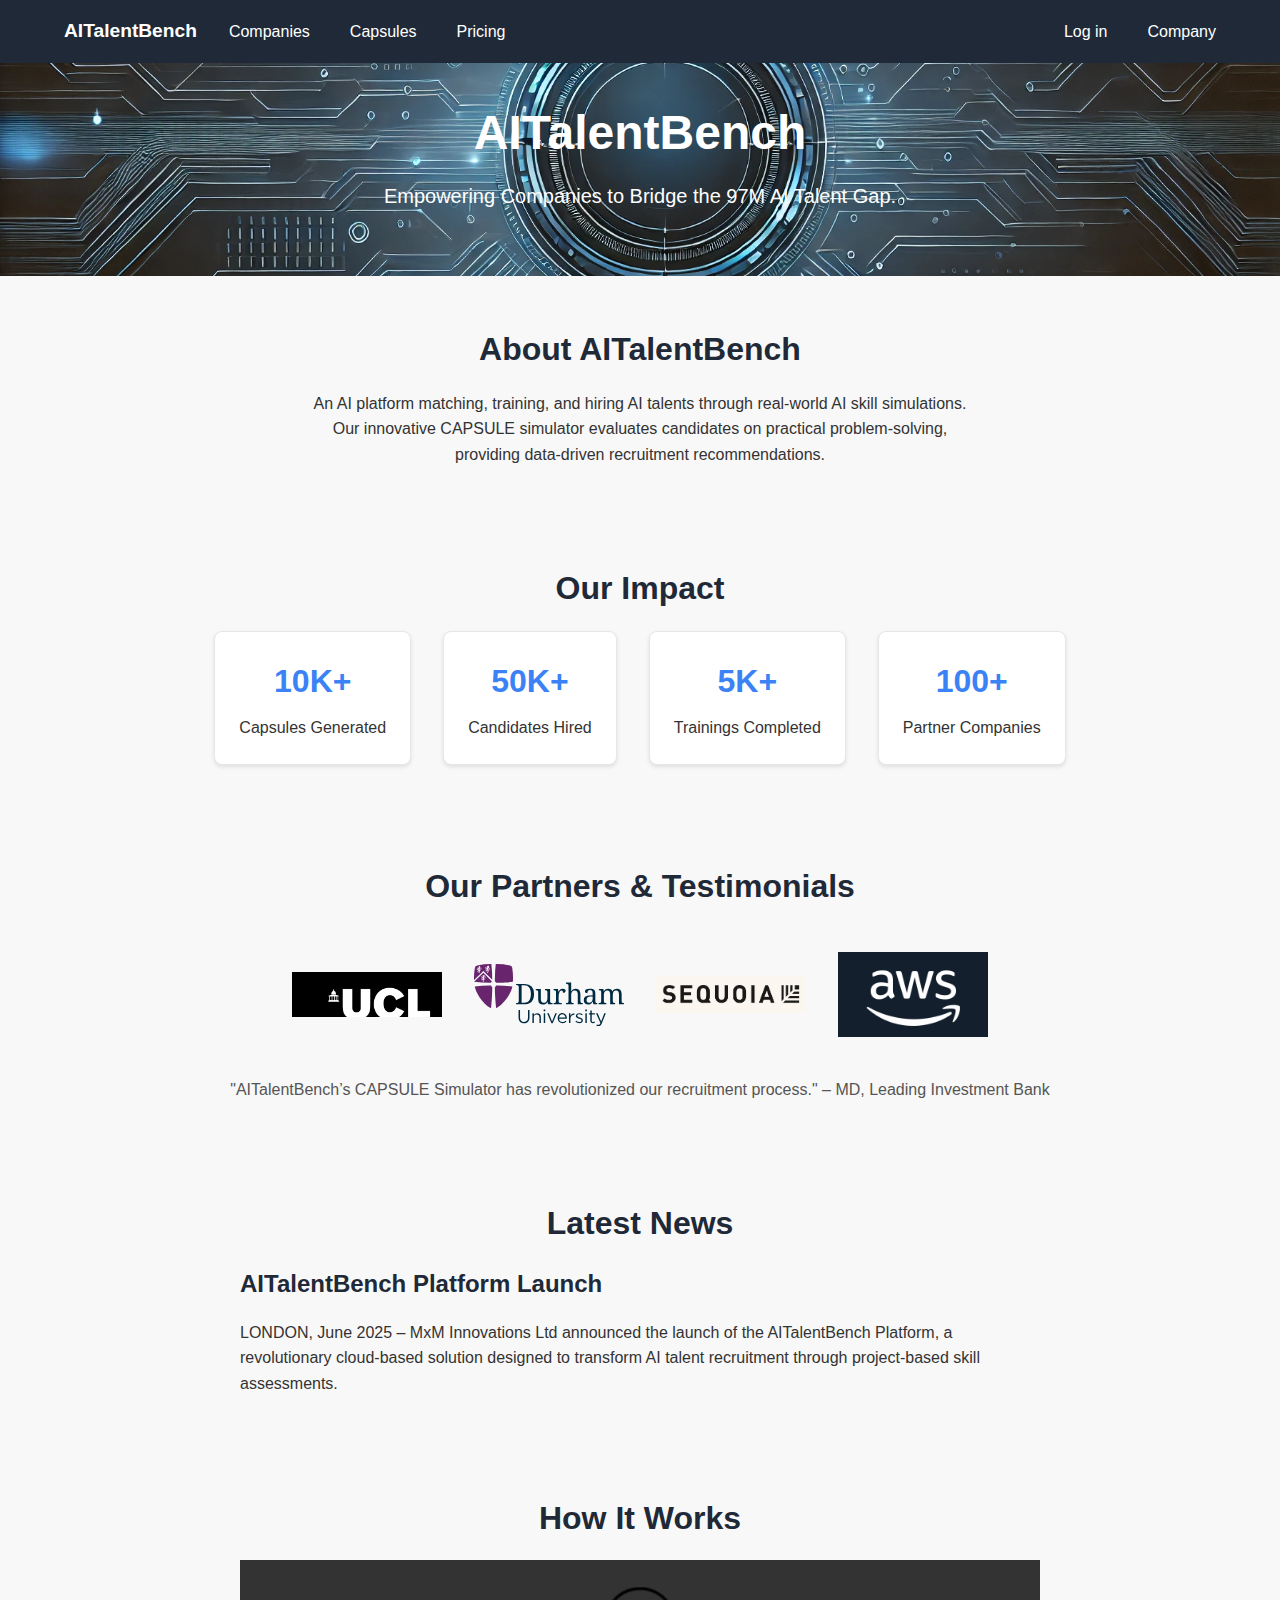
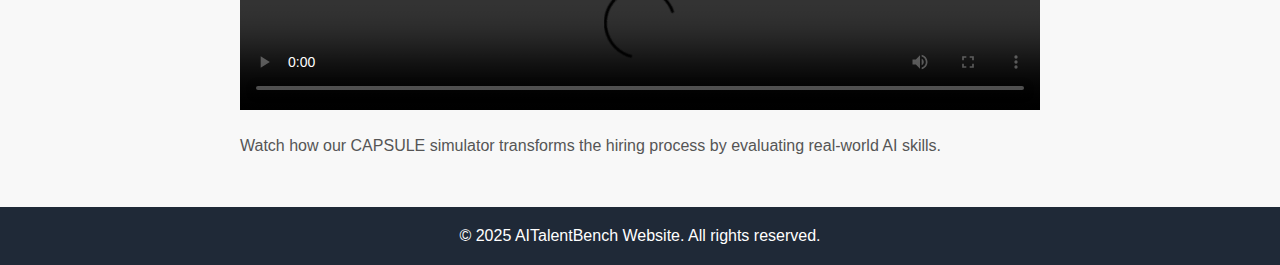
==== index.html @ a691e20f "Reinitialize repository after accidental deletion" ====
<!DOCTYPE html>
<html lang="en">
<head>
  <meta charset="UTF-8" />
  <meta name="viewport" content="width=device-width, initial-scale=1.0"/>
  <title>AITalentBench - Home</title>
  <!-- 引入全局样式 -->
  <link rel="stylesheet" href="styles.css" />
  <style>
    /* Home Page 专用局部样式 */
    .hero-home {
        background: url('web_component/hero_bg.webp') center center/cover no-repeat;

    }

    .hero-home .hero-overlay {
      background: url('web_component/hero_bg.webp') center center/cover no-repeat;

      width: 100%;
      padding: 2rem;
      text-align: center;
    }
    .hero-home h1 {
      font-size: 3rem;
      margin-bottom: 0.5rem;
    }
    .hero-home p {
      font-size: 1.25rem;
    }
    .section {
      padding: 3rem 2rem;
      text-align: center;
    }
    .section h2 {
      font-size: 2rem;
      margin-bottom: 1rem;
      color: #1f2937;
    }
    .data-cards {
      display: flex;
      justify-content: center;
      gap: 2rem;
      flex-wrap: wrap;
    }
    .data-card {
      background: #fff;
      border: 1px solid #e5e7eb;
      border-radius: 8px;
      padding: 1.5rem;
      min-width: 150px;
      box-shadow: 0 2px 4px rgba(0,0,0,0.1);
    }
    .data-card h3 {
      font-size: 2rem;
      margin-bottom: 0.5rem;
      color: #3b82f6;
    }
    .partners {
      display: flex;
      justify-content: center;
      gap: 2rem;
      flex-wrap: wrap;
      margin: 2rem 0;
    }
    .partners img {
      max-width: 150px;
      object-fit: contain;
    }
    .press-release, .workflow-video {
      max-width: 800px;
      margin: 0 auto;
      text-align: left;
    }
    .press-release h3, .workflow-video h3 {
      font-size: 1.5rem;
      margin-bottom: 1rem;
      color: #1f2937;
    }
    .press-release p, .workflow-video p {
      font-size: 1rem;
      color: #333;
      line-height: 1.6;
    }
    .workflow-video iframe {
      width: 100%;
      height: 450px;
      border: none;
      border-radius: 8px;
    }
  </style>
</head>
<body>
  <!-- 公共导航栏（采用统一更新后的导航栏） -->
  <header class="navbar">
    <div class="navbar-container" style="display: flex; justify-content: space-between; align-items: center;">
      <div class="navbar-brand">
        <a href="index.html">AITalentBench</a>
      </div>
      <nav class="navbar-menu" style="display: flex; width: 100%; justify-content: space-between; align-items: center;">
        <!-- 左侧菜单 -->
        <ul class="navbar-left" style="display: flex; list-style: none; margin: 0; padding: 0; margin-left: 2rem;">
          <li style="margin-right: 1rem;"><a href="companies.html">Companies</a></li>
          <li style="margin-right: 1rem;"><a href="capsules_aitalent.html">Capsules</a></li>
          <li style="margin-right: 1rem;"><a href="pricing.html">Pricing</a></li>
        </ul>
        <!-- 右侧菜单 -->
        <ul class="navbar-right" style="display: flex; list-style: none; margin: 0; padding: 0;">
          <li style="margin-left: 1rem;"><a href="login.html">Log in</a></li>
          <li style="margin-left: 1rem;"><a href="company_portal.html">Company</a></li>
        </ul>
      </nav>
    </div>
  </header>
  
  <!-- Hero区域：品牌标识与口号 -->
  <section class="hero-home">
    <div class="hero-overlay">
      <h1>AITalentBench</h1>
      <p>Empowering Companies to Bridge the 97M AI Talent Gap.</p>
    </div>
  </section>
  
  <!-- 核心价值与产品介绍 -->
  <section class="section" id="introduction">
    <h2>About AITalentBench</h2>
    <p>
        An AI platform matching, training, and hiring AI talents through real-world AI skill simulations.<br>
        Our innovative CAPSULE simulator evaluates candidates on practical problem-solving, <br>
        providing data-driven recruitment recommendations.
      </p>
</section>
  
  <!-- 关键数据与成就展示 -->
  <section class="section" id="achievements">
    <h2>Our Impact</h2>
    <div class="data-cards">
      <div class="data-card">
        <h3>10K+</h3>
        <p>Capsules Generated</p>
      </div>
      <div class="data-card">
        <h3>50K+</h3>
        <p>Candidates Hired</p>
      </div>
      <div class="data-card">
        <h3>5K+</h3>
        <p>Trainings Completed</p>
      </div>
      <div class="data-card">
        <h3>100+</h3>
        <p>Partner Companies</p>
      </div>
    </div>
  </section>
  
  <!-- 合作伙伴与推荐 -->
  <section class="section" id="partners">
    <h2>Our Partners & Testimonials</h2>
    <div class="partners">
        <img src="web_component/ucl-logo.png" alt="UCL Logo" style="height: 100px; object-fit: contain;">
        <img src="web_component/durham_logo.svg" alt="Durham Logo" style="height: 100px; object-fit: contain;">
        <img src="web_component/Sequoia_Capital_logo.png" alt="Sequoia Capital Logo" style="height: 100px; object-fit: contain;">
        <img src="web_component/aws_logo.png" alt="AWS Logo" style="height: 100px; object-fit: contain;">
    </div>      
    <p style="margin-top: 1rem; font-size: 1rem; color: #555;">
      "AITalentBench’s CAPSULE Simulator has revolutionized our recruitment process." – MD, Leading Investment Bank
    </p>
  </section>
  
  <!-- 新闻动态 / Press Release 区块 -->
  <section class="section" id="news">
    <h2>Latest News</h2>
    <div class="press-release">
      <h3>AITalentBench Platform Launch</h3>
      <p>
        LONDON, June 2025 – MxM Innovations Ltd announced the launch of the AITalentBench Platform, a revolutionary cloud-based solution designed to transform AI talent recruitment through project-based skill assessments.
      </p>
    </div>
  </section>
  
  <!-- 平台工作流程视频或动画 -->
  <section class="section" id="workflow">
    <h2>How It Works</h2>
    <div class="workflow-video">
      <video controls width="100%">
        <source src="web_component/introduction_video.mp4" type="video/mp4">
        Your browser does not support the video tag.
      </video>
      <p style="margin-top: 1rem; font-size: 1rem; color: #555;">
        Watch how our CAPSULE simulator transforms the hiring process by evaluating real-world AI skills.
      </p>
    </div>
  </section>
  
  
  <!-- 公共页脚 -->
  <footer class="footer">
    <p>© 2025 AITalentBench Website. All rights reserved.</p>
  </footer>
</body>
</html>
---- styles.css ----
/* ------------------------------
   基础重置及全局样式
------------------------------ */
* {
  margin: 0;
  padding: 0;
  box-sizing: border-box;
}

body {
  font-family: 'Microsoft Yahei', sans-serif;
  line-height: 1.6;
  color: #333;
  background-color: #f8f8f8;
}

/* ------------------------------
   顶部导航栏样式
------------------------------ */
.navbar {
  background-color: #1f2937;
  color: #ffffff;
  padding: 1rem 0;
  position: sticky;
  top: 0;
  z-index: 1000;
}

.navbar-container {
  width: 90%;
  margin: 0 auto;
  display: flex;
  align-items: center;
  justify-content: space-between;
}

.navbar-brand a {
  color: #ffffff;
  font-size: 1.2rem;
  text-decoration: none;
  font-weight: bold;
}

.navbar-menu ul {
  list-style: none;
  display: flex;
  gap: 1.5rem;
}

.navbar-menu a {
  color: #ffffff;
  text-decoration: none;
  font-size: 1rem;
  transition: color 0.3s ease;
}

.navbar-menu a:hover {
  color: #e5e7eb;
}

/* ------------------------------
   子导航栏样式
------------------------------ */
.sub-navbar {
  background-color: #202936;
  padding: 0.75rem 0;
  position: fixed;
  top: 60px; /* 距离页面顶部，根据顶部导航栏高度调整 */
  width: 100%;
  z-index: 1100;
}
.sub-navbar ul {
  list-style: none;
  margin: 0;
  padding: 0;
  display: flex;
  justify-content: center;
  gap: 1.5rem;
}
.sub-navbar a {
  color: #ffffff;
  text-decoration: none;
  font-size: 1rem;
  transition: color 0.3s ease;
}
.sub-navbar a:hover {
  color: #e5e7eb;
}

/* ------------------------------
   工具类样式
------------------------------ */
.hidden {
  display: none;
}

/* ------------------------------
   表单及输入框样式
------------------------------ */
.large-textarea {
  width: calc(100% * 1.75);
  max-width: 1050px;
  height: 375px;
  padding: 1rem;
  font-size: 1.2rem;
  box-sizing: border-box;
  resize: vertical;
  display: block;
  margin: 0 auto;
}

.input-container {
  margin-top: 1rem;
  text-align: center;
}

.input-container p {
  text-align: left;
  margin-bottom: 1rem;
}

/* ------------------------------
   内容区域样式
------------------------------ */
.content-section {
  text-align: center;
  background-color: #fff;
  border-radius: 4px;
  padding: 1.5rem;
  margin-bottom: 1.5rem;
}

.content-section h2 {
  margin-bottom: 1rem;
  font-size: 1.5rem;
}

/* ------------------------------
   顶部 Banner / Hero
------------------------------ */
.hero {
  background: url('https://via.placeholder.com/1200x500/EEE/666?text=Hero+Image') center center/cover no-repeat;
  position: relative;
  height: 300px;
  display: flex;
  align-items: center;
  justify-content: center;
}

.hero-overlay {
  background: url('web_component/price_hero_bg.webp') center center/cover no-repeat;
  background-color: rgba(0, 0, 0, 0.4);
  color: #fff;
  padding: 2rem;
  text-align: center;
  width: 100%;
}

.hero-overlay h1 {
  font-size: 2.5rem;
  margin-bottom: 1rem;
}

.hero-overlay p {
  font-size: 1.2rem;
  margin-bottom: 2rem;
}

.btn-primary {
  background-color: #3b82f6;
  color: #fff;
  padding: 0.75rem 1.5rem;
  border: none;
  border-radius: 4px;
  text-decoration: none;
  cursor: pointer;
  font-size: 1rem;
}

.btn-primary:hover {
  background-color: #2563eb;
}

/* ------------------------------
   主体布局
------------------------------ */
.main-content {
  display: flex;
  width: 90%;
  margin: 2rem auto;
  gap: 2rem;
}

/* ------------------------------
   侧边栏
------------------------------ */
.sidebar {
  flex: 0 0 220px;
  background-color: #fff;
  padding: 1rem;
  border-radius: 4px;
  position: sticky;
  top: 80px;
  align-self: start;
}

.sidebar ul {
  list-style: none;
}

.sidebar li {
  margin-bottom: 0.5rem;
}

.sidebar a {
  color: #333;
  text-decoration: none;
  padding: 0.5rem 1rem;
  display: block;
  border-radius: 4px;
  transition: background-color 0.3s ease;
}

.sidebar a:hover {
  background-color: #f1f1f1;
}

/* ------------------------------
   右侧内容区域
------------------------------ */
.content-area {
  flex: 1;
}

/* ------------------------------
   FAQ 手风琴样式
------------------------------ */
.faq-item {
  margin-bottom: 1rem;
  border-bottom: 1px solid #ccc;
}

.faq-question {
  background: transparent;
  border: none;
  width: 100%;
  text-align: left;
  font-size: 1rem;
  padding: 0.5rem;
  cursor: pointer;
  outline: none;
  font-weight: bold;
  display: flex;
  justify-content: space-between;
  align-items: center;
}

.faq-question:hover {
  background-color: #f1f1f1;
}

.faq-answer {
  display: none;
  padding: 0.5rem;
  animation: fadeIn 0.3s ease forwards;
}

@keyframes fadeIn {
  from { opacity: 0; }
  to { opacity: 1; }
}

/* ------------------------------
   联系我们表单
------------------------------ */
.form-group {
  margin-bottom: 1rem;
}

.form-group label {
  display: inline-block;
  margin-bottom: 0.5rem;
  font-weight: bold;
}

.form-group input,
.form-group textarea {
  width: 100%;
  padding: 0.5rem;
  font-size: 1rem;
  border: 1px solid #ccc;
  border-radius: 4px;
}

.form-group textarea {
  resize: vertical;
}

/* ------------------------------
   页脚样式
------------------------------ */
.footer {
  text-align: center;
  padding: 1rem;
  background-color: #1f2937;
  color: #fff;
  margin-top: 2rem;
}

.main-content {
  flex: 1;
}

.footer {
  margin-top: auto;
}


.solution-banner {
  background-color: #f3f3f3; /* 或其他背景色 */
  padding: 1.5rem;
  text-align: center;
  border-radius: 4px;
  margin-bottom: 2rem;
}
.solution-banner h1 {
  font-size: 2rem;
  color: #1f2937;
  margin-bottom: 0.75rem;
}
.solution-banner p {
  font-size: 1rem;
  color: #555;
}
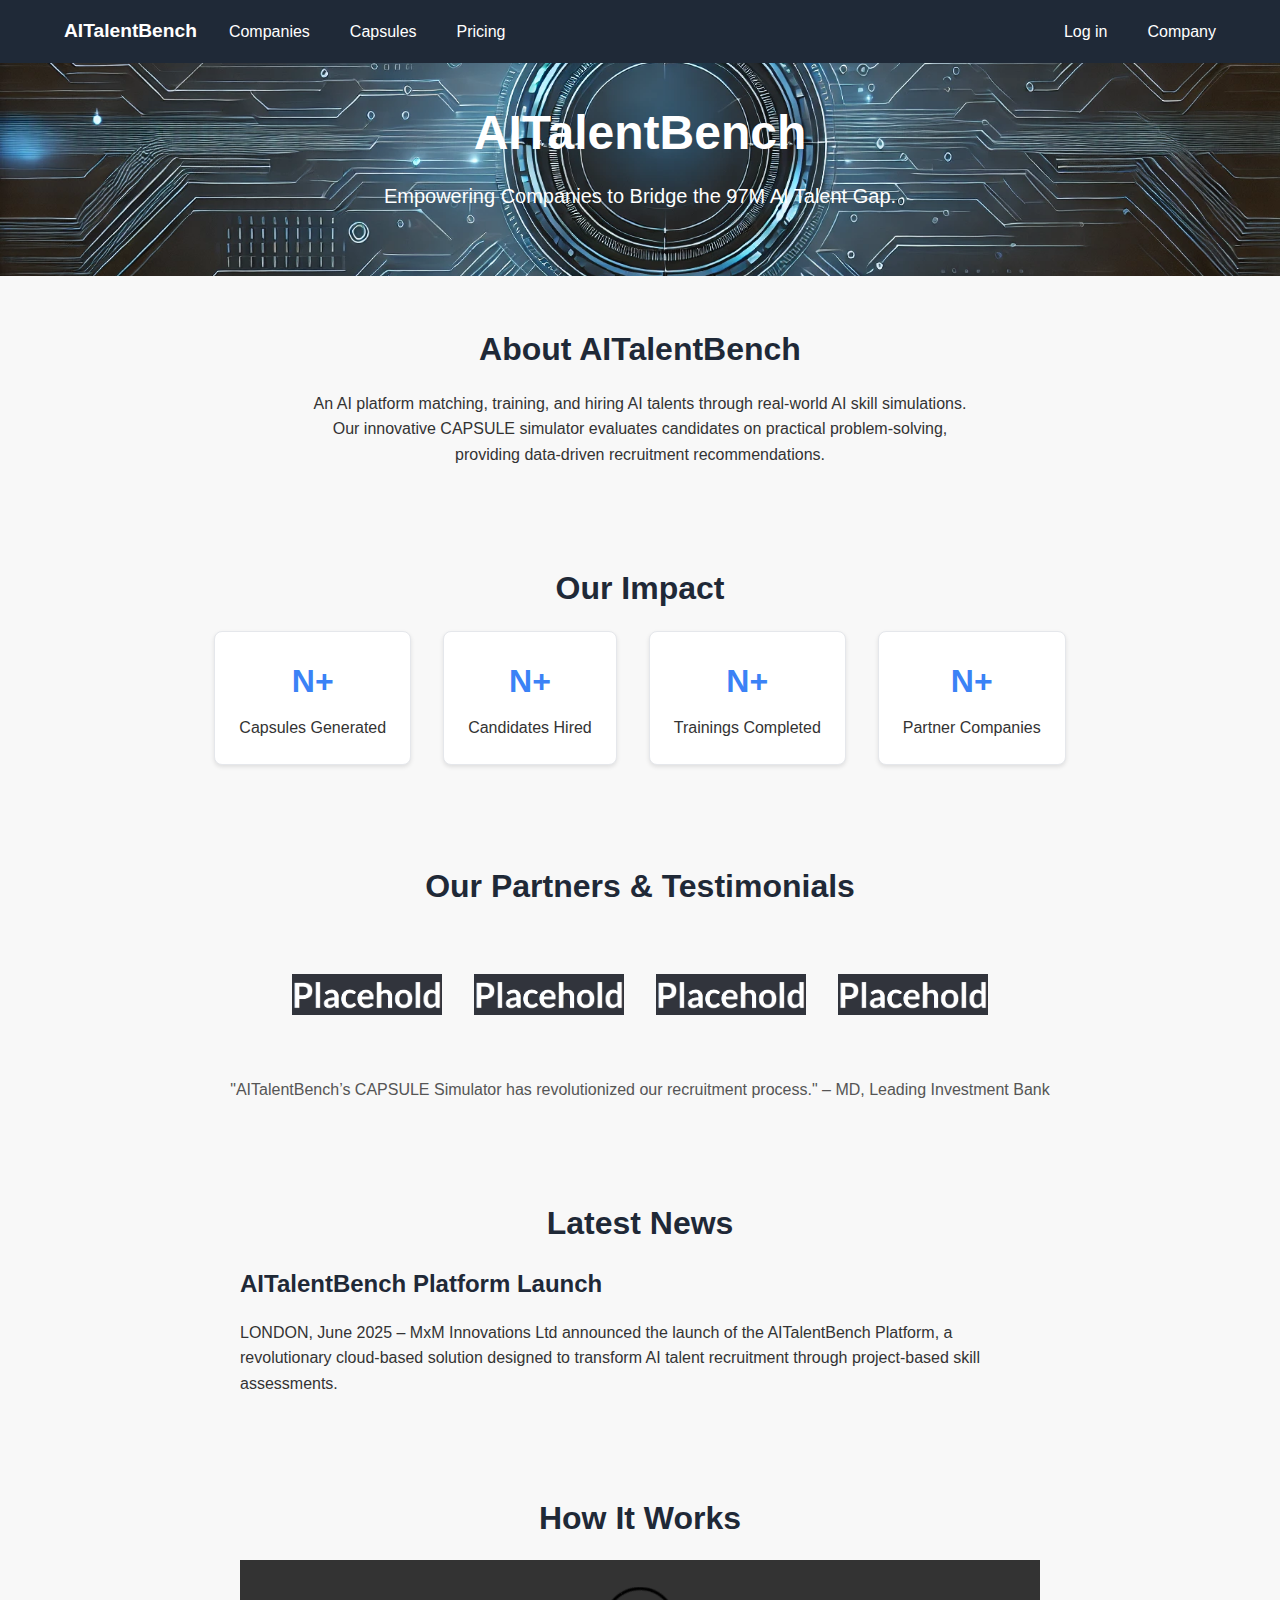
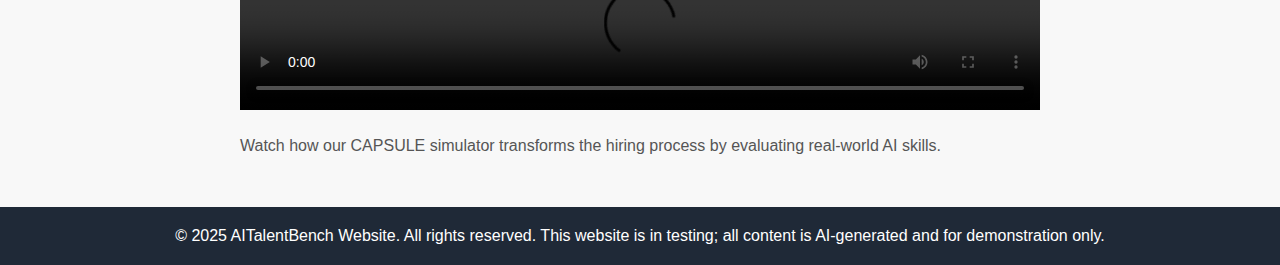
==== commit d00f4f29: "Update website UI and fix content disclaimer" ====
--- a/index.html
+++ b/index.html
@@ -135,19 +135,19 @@
     <h2>Our Impact</h2>
     <div class="data-cards">
       <div class="data-card">
-        <h3>10K+</h3>
+        <h3>N+</h3>
         <p>Capsules Generated</p>
       </div>
       <div class="data-card">
-        <h3>50K+</h3>
+        <h3>N+</h3>
         <p>Candidates Hired</p>
       </div>
       <div class="data-card">
-        <h3>5K+</h3>
+        <h3>N+</h3>
         <p>Trainings Completed</p>
       </div>
       <div class="data-card">
-        <h3>100+</h3>
+        <h3>N+</h3>
         <p>Partner Companies</p>
       </div>
     </div>
@@ -157,10 +157,10 @@
   <section class="section" id="partners">
     <h2>Our Partners & Testimonials</h2>
     <div class="partners">
-        <img src="web_component/ucl-logo.png" alt="UCL Logo" style="height: 100px; object-fit: contain;">
-        <img src="web_component/durham_logo.svg" alt="Durham Logo" style="height: 100px; object-fit: contain;">
-        <img src="web_component/Sequoia_Capital_logo.png" alt="Sequoia Capital Logo" style="height: 100px; object-fit: contain;">
-        <img src="web_component/aws_logo.png" alt="AWS Logo" style="height: 100px; object-fit: contain;">
+        <img src="web_component/placeholder.png" alt="UCL Logo" style="height: 100px; object-fit: contain;">
+        <img src="web_component/placeholder.png" alt="Durham Logo" style="height: 100px; object-fit: contain;">
+        <img src="web_component/placeholder.png" alt="Sequoia Capital Logo" style="height: 100px; object-fit: contain;">
+        <img src="web_component/placeholder.png" alt="AWS Logo" style="height: 100px; object-fit: contain;">
     </div>      
     <p style="margin-top: 1rem; font-size: 1rem; color: #555;">
       "AITalentBench’s CAPSULE Simulator has revolutionized our recruitment process." – MD, Leading Investment Bank
@@ -195,7 +195,7 @@
   
   <!-- 公共页脚 -->
   <footer class="footer">
-    <p>© 2025 AITalentBench Website. All rights reserved.</p>
+    <p>© 2025 AITalentBench Website. All rights reserved. This website is in testing; all content is AI-generated and for demonstration only.</p>
   </footer>
 </body>
 </html>
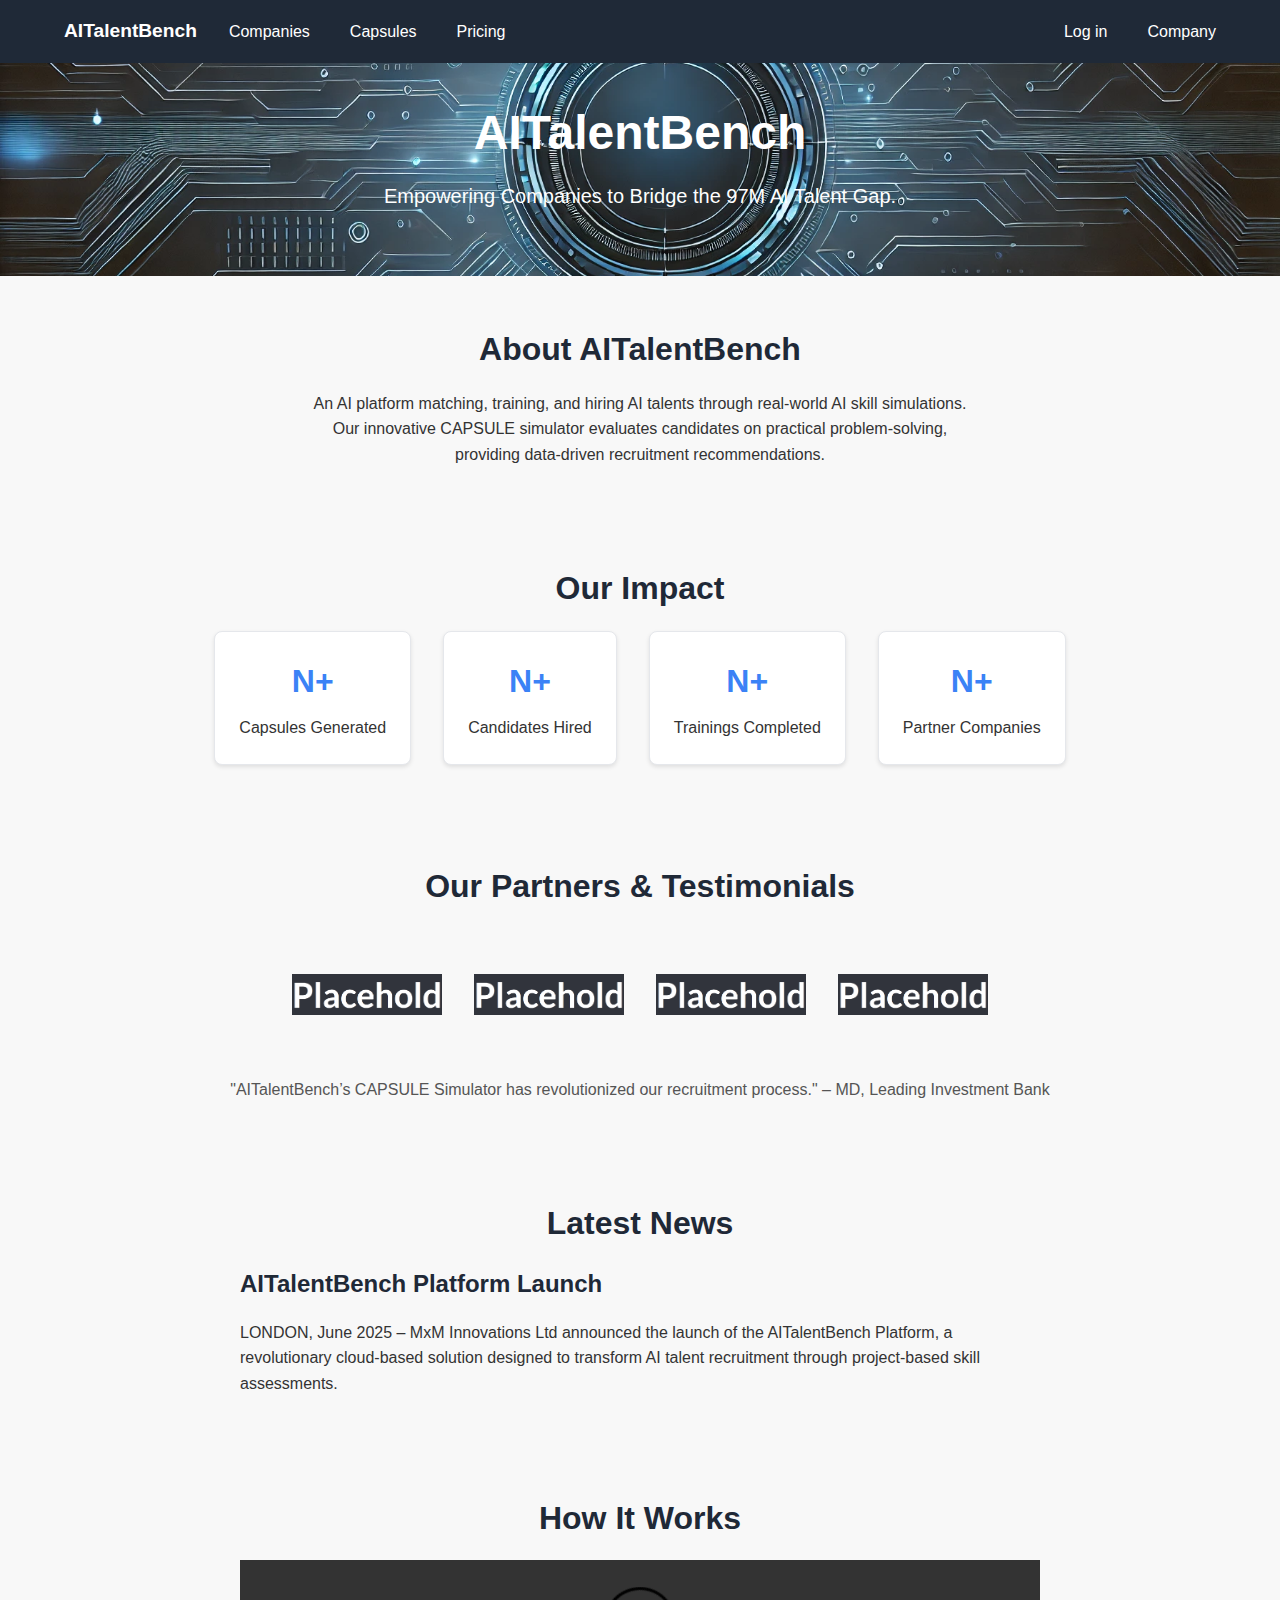
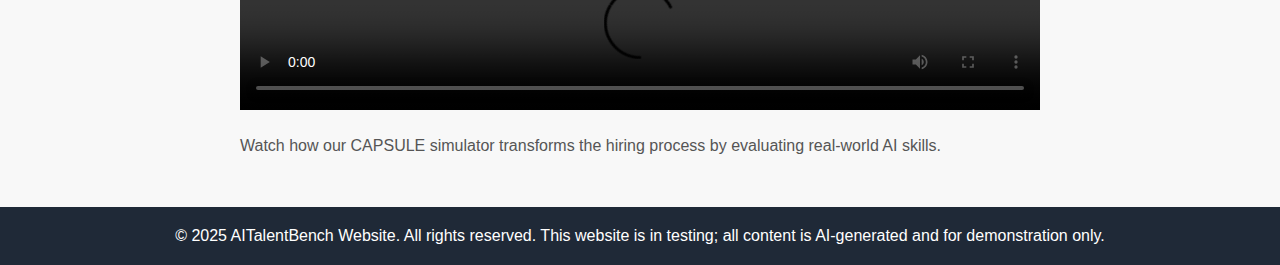
==== commit 91b9a0e5: "update" ====
--- a/index.html
+++ b/index.html
@@ -105,7 +105,7 @@
         </ul>
         <!-- 右侧菜单 -->
         <ul class="navbar-right" style="display: flex; list-style: none; margin: 0; padding: 0;">
-          <li style="margin-left: 1rem;"><a href="login.html">Log in</a></li>
+          <li style="margin-left: 1rem;"><a href="https://eu-west-2kfdagqp3e.auth.eu-west-2.amazoncognito.com/login/continue?client_id=40204jl6io8ohb0vhuoj5apmdg&redirect_uri=https%3A%2F%2Faitalentbench.github.io&response_type=code&scope=email+openid+phone">Log in</a></li>
           <li style="margin-left: 1rem;"><a href="company_portal.html">Company</a></li>
         </ul>
       </nav>
